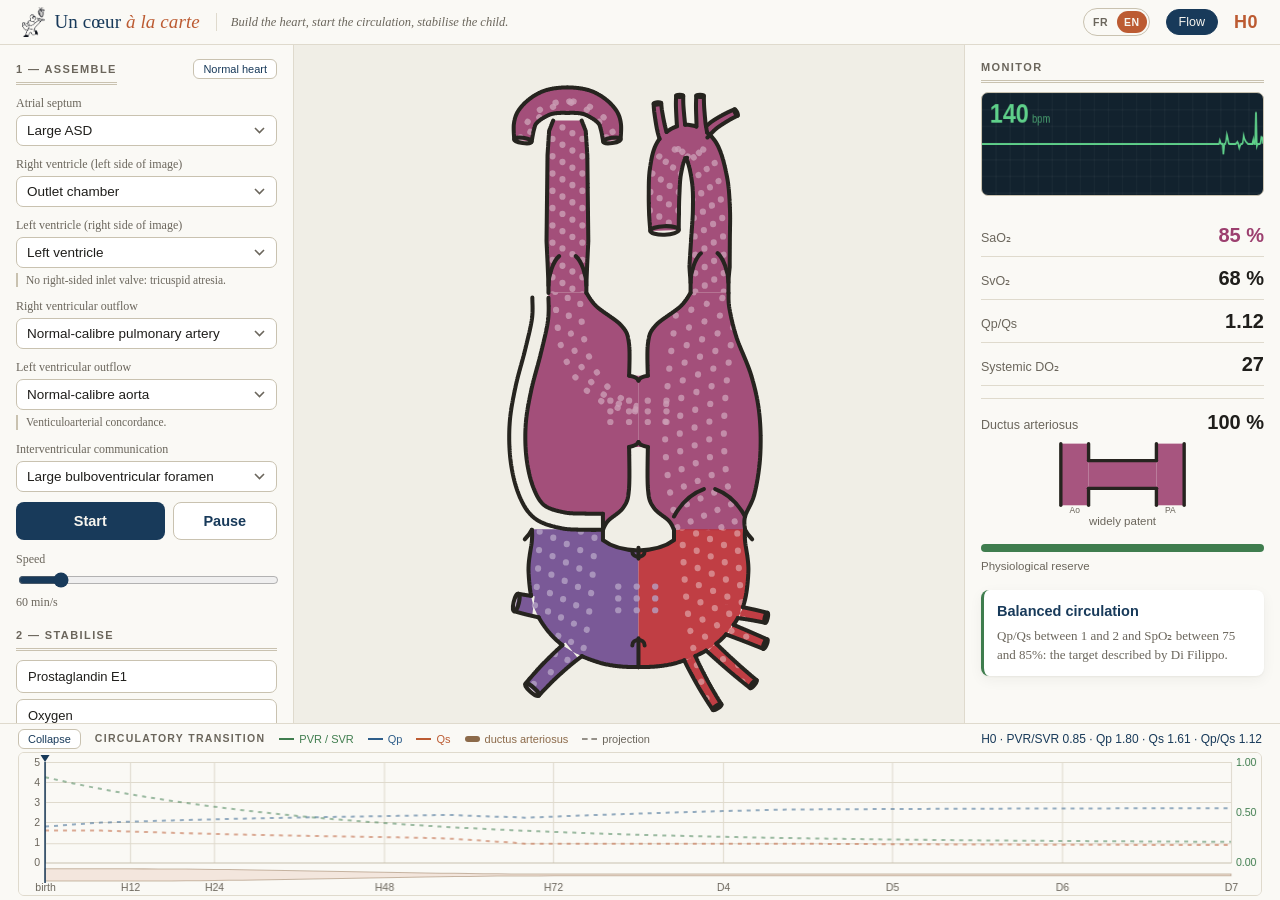
==== en/index.html @ 9568934c "Corrige le cache de la version anglaise" ====
<!DOCTYPE html>
<html lang="en">
<head>
<meta charset="utf-8">
<meta name="viewport" content="width=device-width, initial-scale=1">
<title>Un cœur à la carte — congenital heart physiology simulator</title>
<link rel="alternate" hreflang="fr" href="../">
<link rel="alternate" hreflang="en" href="./">
<link rel="stylesheet" href="../css/vu.css?v=20260731-2">
</head>
<body>

<header>
  <div class="marque">
    <img class="logo" src="../assets/serveur.png" alt="">
    <h1>Un cœur <em>à la carte</em></h1>
  </div>
  <p>Build the heart, start the circulation, stabilise the child.</p>
  <nav class="langue" aria-label="Language">
    <a href="../index.html?v=20260731-2" hreflang="fr" lang="fr" title="Version française">FR</a>
    <span aria-current="page">EN</span>
  </nav>
  <button id="btn-flux" class="pilule on" aria-pressed="true"
          title="Show or hide flow particles">Flow</button>
  <div class="chrono"><span id="v-temps">H0</span></div>
</header>

<main>

  <!-- Left panel: anatomy and interventions -->
  <section class="panneau" id="construction">
    <div class="titre-ligne">
      <h2>1 — Assemble</h2>
      <button id="btn-normal" title="Reset to a normal heart">Normal heart</button>
    </div>
    <div id="slots"></div>
    <div class="transport">
      <button id="btn-start">Start</button>
      <button id="btn-pause" disabled>Pause</button>
    </div>
    <label class="vitesse">Speed
      <input type="range" id="vitesse" min="10" max="360" value="60" step="10">
      <span id="v-vitesse">60 min/s</span>
    </label>

    <h2>2 — Stabilise</h2>
    <div id="gestes"></div>

    <p class="note legende-flux">
      In the diagram, particles move at the speed of the <b>blood flow</b>
      carrying them—not at the monitor rate. Pulmonary overcirculation races;
      a stolen aortic flow drifts. Particles actually cross the bulboventricular
      foramen and the atrial communication. Use <b>Flow</b> above to hide them.
    </p>
  </section>

  <!-- Centre panel: assembled heart -->
  <section class="scene">
    <svg id="coeur" viewBox="-50 -30 1220 2830" preserveAspectRatio="xMidYMid meet"
         aria-label="Assembled cardiac anatomy"></svg>
  </section>

  <!-- Right panel: physiological monitor -->
  <section class="panneau moniteur">
    <h2>Monitor</h2>
    <canvas id="ecg" width="360" height="110" aria-label="ECG trace"></canvas>

    <div class="vitaux">
      <div><span class="lbl">SaO₂</span><span class="val" id="v-sao2">--</span></div>
      <div><span class="lbl">SvO₂</span><span class="val" id="v-svo2">--</span></div>
      <div><span class="lbl">Qp/Qs</span><span class="val" id="v-qpqs">--</span></div>
      <div><span class="lbl">Systemic DO₂</span><span class="val" id="v-do2">--</span></div>
    </div>

    <div class="canal">
      <div class="canal-tete">
        <span class="lbl">Ductus arteriosus</span>
        <span class="val" id="v-canal">--</span>
      </div>
      <svg id="canal-svg" viewBox="0 0 200 96" preserveAspectRatio="xMidYMid meet"
           aria-label="Ductus arteriosus patency"></svg>
      <p class="canal-etat" id="v-canal-etat"></p>
    </div>

    <div class="jauge"><div class="jauge-in ok" id="reserve"></div></div>
    <p class="jauge-lbl">Physiological reserve</p>

    <div class="verdict" id="verdict"></div>
  </section>

</main>

<!-- Neonatal circulatory transition -->
<footer class="transition">
  <div class="transition-tete">
    <button id="btn-graphe" title="Collapse to enlarge the diagram">Collapse</button>
    <h2>Circulatory transition</h2>
    <div class="legende">
      <span class="lg lg-rvp">PVR / SVR</span>
      <span class="lg lg-qp">Qp</span>
      <span class="lg lg-qs">Qs</span>
      <span class="lg lg-canal">ductus arteriosus</span>
      <span class="lg lg-proj">projection</span>
    </div>
    <div class="lecture" id="lecture-transition">—</div>
  </div>
  <canvas id="transition" width="1600" height="180"
          aria-label="Neonatal circulatory transition graph"></canvas>
</footer>

<script>window.APP_LANG = 'en';</script>
<script src="../js/i18n.js?v=20260731-2"></script>
<script src="../js/cartes.js?v=20260731-2"></script>
<script src="../js/anatomie.js?v=20260731-2"></script>
<script src="../js/model.js?v=20260731-2"></script>
<script src="../js/vitals.js?v=20260731-2"></script>
<script src="../js/render.js?v=20260731-2"></script>
<script src="../js/transition.js?v=20260731-2"></script>
<script src="../js/main.js?v=20260731-2"></script>
</body>
</html>
---- css/vu.css ----
/* vu.css — palette chaude : fond ivoire, bleu marine, terre cuite.
   Le cœur garde les couleurs des atlas d'anatomie (rouge artériel,
   bleu veineux, mauve pour le sang mêlé). */

:root{
  /* surfaces */
  --fond:#F0EEE6;          /* ivoire */
  --panneau:#FAF9F5;
  --creux:#E9E5DA;
  --bord:#DFDACD;
  --bord-fort:#C9C2B0;

  /* encre */
  --texte:#1F1E1B;
  --doux:#6B665C;
  --marine:#183A5A;        /* bleu marine */
  --marine-clair:#2E5E8A;
  --terre:#BC5B32;         /* terre cuite */

  /* états */
  --ok:#3F7D4E;
  --alerte:#B9791F;
  --critique:#A8332A;

  --ombre:0 1px 2px rgba(31,30,27,.05), 0 4px 14px rgba(31,30,27,.05);
}

*{box-sizing:border-box}
html,body{height:100%}
body{
  margin:0; background:var(--fond); color:var(--texte);
  font:15px/1.5 ui-serif,Georgia,"Times New Roman",serif;
  display:flex; flex-direction:column; overflow:hidden;
  -webkit-font-smoothing:antialiased;
}
h2,button,select,.val,.chrono,.lbl{
  font-family:ui-sans-serif,-apple-system,"Segoe UI",Helvetica,Arial,sans-serif;
}

/* ---------------- en-tête ----------------
   La marque : un cœur coupé par les deux coutures du jeu de cartes, et un
   mot composé comme une carte de restaurant — le nom romain, la locution en
   italique. Assez pour sourire au premier écran, pas plus. */
header{
  display:flex; align-items:center; gap:16px;
  padding:7px 22px; background:var(--panneau);
  border-bottom:1px solid var(--bord);
}
.marque{
  display:flex; align-items:center; gap:9px; flex:none;
  text-decoration:none; transition:opacity .16s;
}
.marque:hover{opacity:.72}
.logo{height:30px;width:auto;flex:none;display:block}
.pilule{
  font-family:ui-sans-serif,-apple-system,"Segoe UI",Helvetica,Arial,sans-serif;
  font-size:12.5px; color:var(--doux); text-decoration:none; background:none;
  padding:5px 12px; border-radius:999px; border:1px solid var(--bord-fort);
  cursor:pointer; flex:none;
  transition:background .16s,color .16s,border-color .16s;
}
.pilule:hover{background:var(--creux);color:var(--marine)}
#btn-flux.on{
  background:var(--marine); border-color:var(--marine); color:#F7F5EF;
  font-weight:500;
}
#btn-flux.on:hover{background:#12304b;color:#F7F5EF}
/* visualisation coupée : les particules disparaissent, les aplats restent */
body.sans-flux #flux{display:none}
header h1{
  font-size:19px; margin:0; font-weight:400; color:var(--marine);
  font-family:ui-serif,Georgia,"Times New Roman",serif; letter-spacing:.1px;
  white-space:nowrap;
}
header h1 em{color:var(--terre);font-style:italic}
header p{
  margin:0;color:var(--doux);font-size:12.5px;flex:1;
  font-style:italic; padding-left:14px; border-left:1px solid var(--bord);
}
.langue{
  display:flex; align-items:center; gap:2px; flex:none;
  padding:2px; border:1px solid var(--bord-fort); border-radius:999px;
  font:600 10.5px/1 ui-sans-serif,-apple-system,"Segoe UI",Helvetica,Arial,sans-serif;
  letter-spacing:.5px;
}
.langue a,.langue span{
  min-width:29px; padding:6px 7px; border-radius:999px; text-align:center;
}
.langue a{color:var(--doux);text-decoration:none}
.langue a:hover{color:var(--marine);background:var(--creux)}
.langue [aria-current="page"]{color:#F7F5EF;background:var(--terre)}
.chrono{
  font-variant-numeric:tabular-nums; font-size:18px; font-weight:600;
  color:var(--terre); letter-spacing:.5px;
}

main{flex:1; display:grid; grid-template-columns:294px 1fr 316px; min-height:0}

/* ---------------- panneaux ---------------- */
.panneau{
  padding:14px 16px; overflow-y:auto; background:var(--panneau);
  border-right:1px solid var(--bord);
}
.panneau.moniteur{border-right:none;border-left:1px solid var(--bord)}
.panneau h2{
  font-size:11px; text-transform:uppercase; letter-spacing:1.4px;
  color:var(--doux); margin:16px 0 9px; font-weight:600;
  padding-bottom:4px; border-bottom:3px double var(--bord-fort);
}
.panneau h2:first-child{margin-top:0}
.titre-ligne{display:flex;align-items:baseline;justify-content:space-between;gap:10px}
.titre-ligne h2{margin-top:0}
#btn-normal{
  font-size:11px; padding:3px 9px; border-radius:6px; cursor:pointer;
  background:#fff; color:var(--marine); border:1px solid var(--bord-fort);
  font-family:ui-sans-serif,-apple-system,"Segoe UI",Helvetica,Arial,sans-serif;
}
#btn-normal:hover{border-color:var(--marine-clair)}

/* ---------------- construction ---------------- */
.slot{display:block;margin-bottom:9px}
.slot span{display:block;font-size:12px;color:var(--doux);margin-bottom:3px}
.slot select{
  width:100%; padding:7px 10px; font-size:13.5px;
  background:#fff; color:var(--texte);
  border:1px solid var(--bord-fort); border-radius:7px;
  appearance:none;
  background-image:url("data:image/svg+xml;utf8,<svg xmlns='http://www.w3.org/2000/svg' width='11' height='7'><path d='M1 1l4.5 4.5L10 1' fill='none' stroke='%236B665C' stroke-width='1.6'/></svg>");
  background-repeat:no-repeat; background-position:right 11px center;
}
.slot select:focus{outline:2px solid var(--marine-clair);outline-offset:1px}
.slot-case{display:flex;align-items:flex-start;gap:8px;margin-top:14px}
.slot-case input{margin-top:3px;accent-color:var(--marine)}
.slot-case span{margin:0;font-size:12.5px;color:var(--texte)}

.note{
  margin:-4px 0 10px; font-size:11.5px; line-height:1.3; color:var(--doux);
  padding-left:8px; border-left:2px solid var(--bord-fort);
}
.note.alerte{color:var(--critique);border-left-color:var(--critique)}
.legende-flux{margin-top:14px;border-left-color:var(--terre)}
.legende-flux b{color:var(--marine)}

.transport{display:flex;gap:8px;margin-top:10px}
.transport button{
  padding:10px 8px; font-size:14.5px; font-weight:600;
  border:1px solid transparent; border-radius:8px; cursor:pointer;
  transition:background .15s,border-color .15s;
}
#btn-start{flex:1;background:var(--marine);color:#F7F5EF}
#btn-start:hover{background:#12304b}
#btn-pause{
  flex:0 0 40%; background:#fff; color:var(--marine);
  border-color:var(--bord-fort);
}
#btn-pause:hover{border-color:var(--marine-clair)}
#btn-pause.on{background:var(--terre);border-color:var(--terre);color:#F7F5EF}
.transport button:disabled{
  background:var(--creux);color:#9a9488;cursor:not-allowed;
  border-color:var(--bord)
}

.vitesse{display:block;margin-top:10px;font-size:12px;color:var(--doux)}
.vitesse input{width:100%;margin-top:4px;accent-color:var(--marine)}

.geste{
  display:block; width:100%; margin-bottom:6px; padding:8px 11px;
  text-align:left; font-size:13px;
  background:#fff; color:var(--texte);
  border:1px solid var(--bord-fort); border-radius:7px; cursor:pointer;
  transition:border-color .15s, background .15s;
}
.geste:hover{border-color:var(--marine-clair)}
.geste.on{
  background:var(--marine); border-color:var(--marine); color:#F7F5EF;
  font-weight:500;
}

/* ---------------- scène ----------------
   Le schéma est très haut (1200 x 3000 unités) : c'est la HAUTEUR
   disponible qui décide de sa taille, pas la largeur. On lui laisse donc
   le moins de marge possible, et le bandeau du bas se replie. */
.scene{
  display:flex; align-items:center; justify-content:center;
  padding:4px 8px; min-height:0; background:var(--fond);
}
#coeur{width:100%;height:100%;color:#26241F}   /* couleur du trait */

/* ---------------- moniteur ---------------- */
#ecg{
  width:100%; height:104px; background:#12222E;
  border:1px solid var(--bord-fort); border-radius:7px;
}

.vitaux{margin-top:12px}
.vitaux div{
  display:flex;justify-content:space-between;align-items:baseline;
  padding:6px 0;border-bottom:1px solid var(--bord);
}
.vitaux .lbl{color:var(--doux);font-size:12.5px}
.vitaux .val{font-size:20px;font-weight:600;font-variant-numeric:tabular-nums}

/* ---------------- canal artériel ----------------
   Un pourcentage ne dit rien. On montre la lumière du canal se refermer :
   les deux ostiums sont réellement ouverts dans la paroi des vaisseaux,
   et quand le canal est fermé il ne reste qu'un cordon — le ligament. */
.canal{margin-top:12px;padding-top:8px;border-top:1px solid var(--bord)}
.canal-tete{display:flex;justify-content:space-between;align-items:baseline}
.canal-tete .lbl{color:var(--doux);font-size:12.5px}
.canal-tete .val{font-size:20px;font-weight:600;font-variant-numeric:tabular-nums}
#canal-svg{
  width:100%; height:74px; display:block; margin-top:2px; color:#26241F;
}
.canal-etat{
  margin:0; font-size:11.5px; color:var(--doux); text-align:center;
  font-family:ui-sans-serif,-apple-system,"Segoe UI",Helvetica,Arial,sans-serif;
}

.jauge{
  height:8px;background:var(--creux);border-radius:4px;
  overflow:hidden;margin-top:14px
}
.jauge-in{height:100%;transition:width .25s linear,background .25s}
.jauge-in.ok{background:var(--ok)}
.jauge-in.alerte{background:var(--alerte)}
.jauge-in.critique{background:var(--critique)}
.jauge-lbl{margin:6px 0 0;font-size:11.5px;color:var(--doux);
  font-family:ui-sans-serif,-apple-system,"Segoe UI",Helvetica,Arial,sans-serif}

/* ---------------- verdict ---------------- */
.verdict{
  margin-top:14px; padding:11px 13px; border-radius:8px; font-size:13px;
  border-left:3px solid var(--bord-fort); background:#fff;
  box-shadow:var(--ombre);
}
.verdict strong{
  display:block;font-size:14.5px;margin-bottom:5px;color:var(--marine);
  font-family:ui-sans-serif,-apple-system,"Segoe UI",Helvetica,Arial,sans-serif;
  font-weight:600;
}
.verdict span{color:var(--doux);display:block;line-height:1.45}
.verdict.equilibre{border-left-color:var(--ok)}
.verdict.normal{border-left-color:var(--marine-clair)}
.verdict.ducto-dependant,.verdict.instable{border-left-color:var(--alerte)}
.verdict.critique{border-left-color:var(--terre)}
.verdict.letal,.verdict.impossible{
  border-left-color:var(--critique); background:#FBF1EF;
}
.verdict.letal strong,.verdict.impossible strong{color:var(--critique)}

/* ---------------- bandeau de transition ----------------
   Il se replie : en congrès on veut parfois toute la hauteur pour le cœur. */
.transition{
  flex:0 0 152px; display:flex; flex-direction:column;
  background:var(--panneau); border-top:1px solid var(--bord);
  padding:5px 18px 4px; transition:flex-basis .18s;
}
body.graphe-replie .transition{flex-basis:32px}
body.graphe-replie #transition{display:none}
body.graphe-replie .legende{display:none}
body.graphe-replie .transition-tete{flex-wrap:nowrap;margin-bottom:0}
.transition-tete{
  display:flex; align-items:center; gap:14px; flex-wrap:wrap;
  margin-bottom:3px;
}
.transition h2{
  font-size:10.5px; text-transform:uppercase; letter-spacing:1.3px;
  color:var(--doux); margin:0; font-weight:600;
  font-family:ui-sans-serif,-apple-system,"Segoe UI",Helvetica,Arial,sans-serif;
}
#btn-graphe{
  font-size:11px; padding:3px 9px; border-radius:6px; cursor:pointer;
  background:#fff; color:var(--marine); border:1px solid var(--bord-fort);
  font-family:ui-sans-serif,-apple-system,"Segoe UI",Helvetica,Arial,sans-serif;
}
#btn-graphe:hover{border-color:var(--marine-clair)}
.legende{display:flex;gap:14px;flex-wrap:wrap}
.lg{
  font-size:11px; color:var(--doux); display:inline-flex; align-items:center;
  font-family:ui-sans-serif,-apple-system,"Segoe UI",Helvetica,Arial,sans-serif;
}
.lg::before{
  content:''; width:15px; height:0; margin-right:5px;
  border-top:2.5px solid currentColor;
}
.lg-qs{color:var(--terre)}
.lg-qp{color:var(--marine-clair)}
.lg-rvp{color:var(--ok)}
.lg-canal{color:#8C6A4A}
.lg-canal::before{border-top-width:6px;border-radius:3px}
.lg-proj{color:var(--doux)}
.lg-proj::before{border-top-style:dashed;opacity:.7}
.lecture{
  margin-left:auto; font-size:12px; color:var(--marine);
  font-variant-numeric:tabular-nums;
  font-family:ui-sans-serif,-apple-system,"Segoe UI",Helvetica,Arial,sans-serif;
}
#transition{
  flex:1; width:100%; min-height:0; display:block;
  border:1px solid var(--bord); border-radius:6px; background:var(--panneau);
}

/* en pause : on le dit sans crier */
body.en-pause .chrono{color:var(--doux)}

@media (max-width:1220px){
  main{grid-template-columns:262px 1fr 292px}
  .lecture{margin-left:0;width:100%}
}
@media (max-width:1040px){
  header p{display:none}
  .langue{margin-left:auto}
}
@media (max-height:800px){
  .transition{flex-basis:132px}
  #ecg{height:88px}
  #canal-svg{height:62px}
}
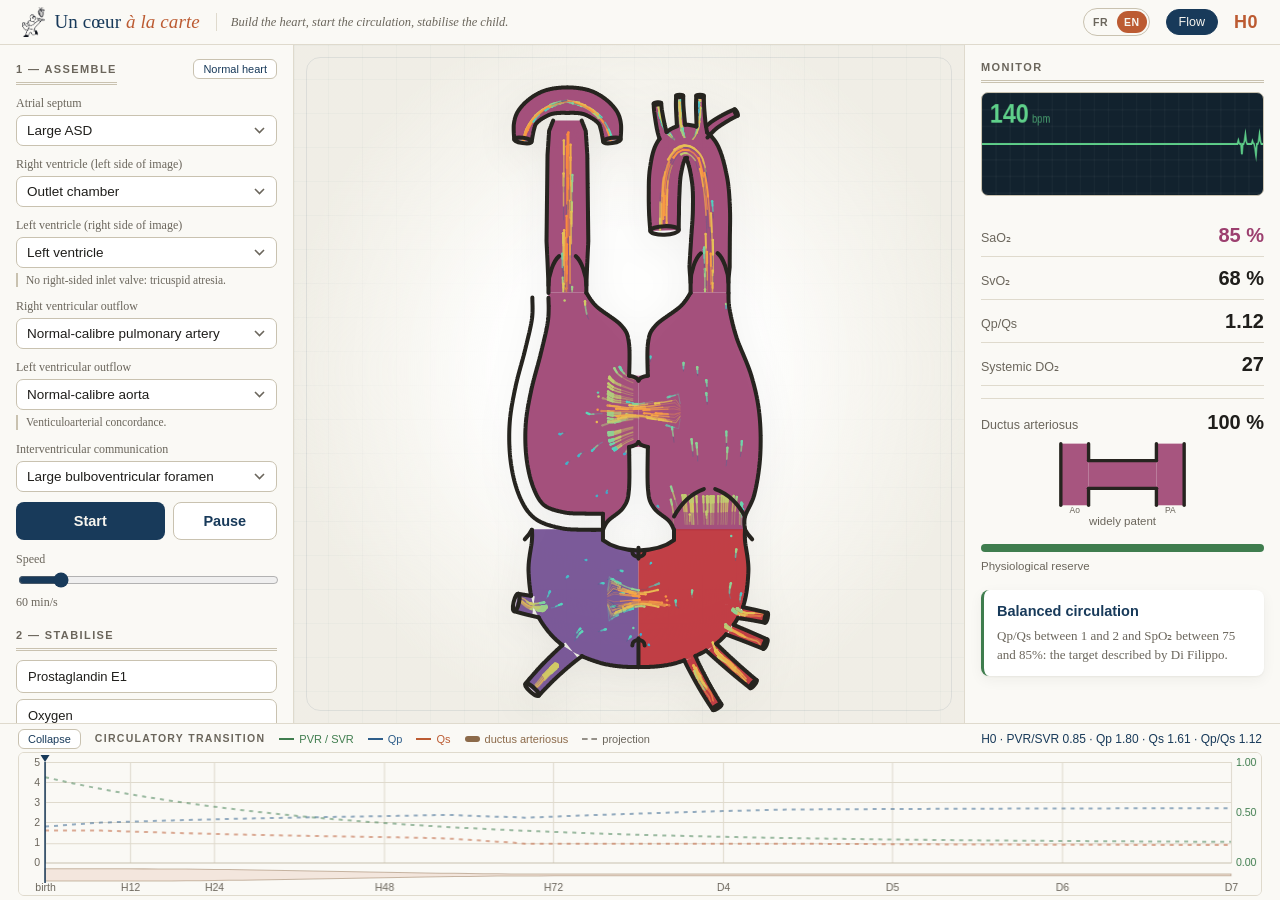
==== commit 3455dc71: "Remplace les particules de flux par des pathlines advectées Le champ de vitesse dans les cavités éta" ====
--- a/en/index.html
+++ b/en/index.html
@@ -6,7 +6,7 @@
 <title>Un cœur à la carte — congenital heart physiology simulator</title>
 <link rel="alternate" hreflang="fr" href="../">
 <link rel="alternate" hreflang="en" href="./">
-<link rel="stylesheet" href="../css/vu.css?v=20260731-2">
+<link rel="stylesheet" href="../css/vu.css?v=20260805-1">
 </head>
 <body>
 
@@ -17,11 +17,11 @@
   </div>
   <p>Build the heart, start the circulation, stabilise the child.</p>
   <nav class="langue" aria-label="Language">
-    <a href="../index.html?v=20260731-2" hreflang="fr" lang="fr" title="Version française">FR</a>
+    <a href="../index.html?v=20260805-1" hreflang="fr" lang="fr" title="Version française">FR</a>
     <span aria-current="page">EN</span>
   </nav>
   <button id="btn-flux" class="pilule on" aria-pressed="true"
-          title="Show or hide flow particles">Flow</button>
+          title="Show or hide flow tracers">Flow</button>
   <div class="chrono"><span id="v-temps">H0</span></div>
 </header>
 
@@ -45,13 +45,6 @@
 
     <h2>2 — Stabilise</h2>
     <div id="gestes"></div>
-
-    <p class="note legende-flux">
-      In the diagram, particles move at the speed of the <b>blood flow</b>
-      carrying them—not at the monitor rate. Pulmonary overcirculation races;
-      a stolen aortic flow drifts. Particles actually cross the bulboventricular
-      foramen and the atrial communication. Use <b>Flow</b> above to hide them.
-    </p>
   </section>
 
   <!-- Centre panel: assembled heart -->
@@ -109,13 +102,14 @@
 </footer>
 
 <script>window.APP_LANG = 'en';</script>
-<script src="../js/i18n.js?v=20260731-2"></script>
-<script src="../js/cartes.js?v=20260731-2"></script>
-<script src="../js/anatomie.js?v=20260731-2"></script>
-<script src="../js/model.js?v=20260731-2"></script>
-<script src="../js/vitals.js?v=20260731-2"></script>
-<script src="../js/render.js?v=20260731-2"></script>
-<script src="../js/transition.js?v=20260731-2"></script>
-<script src="../js/main.js?v=20260731-2"></script>
+<script src="../js/i18n.js?v=20260805-1"></script>
+<script src="../js/cartes.js?v=20260805-1"></script>
+<script src="../js/anatomie.js?v=20260805-1"></script>
+<script src="../js/model.js?v=20260805-1"></script>
+<script src="../js/champ.js?v=20260805-1"></script>
+<script src="../js/vitals.js?v=20260805-1"></script>
+<script src="../js/render.js?v=20260805-1"></script>
+<script src="../js/transition.js?v=20260805-1"></script>
+<script src="../js/main.js?v=20260805-1"></script>
 </body>
 </html>
--- a/css/vu.css
+++ b/css/vu.css
@@ -138,8 +138,6 @@
   padding-left:8px; border-left:2px solid var(--bord-fort);
 }
 .note.alerte{color:var(--critique);border-left-color:var(--critique)}
-.legende-flux{margin-top:14px;border-left-color:var(--terre)}
-.legende-flux b{color:var(--marine)}
 
 .transport{display:flex;gap:8px;margin-top:10px}
 .transport button{
@@ -181,10 +179,61 @@
    disponible qui décide de sa taille, pas la largeur. On lui laisse donc
    le moins de marge possible, et le bandeau du bas se replie. */
 .scene{
+  position:relative; isolation:isolate;
   display:flex; align-items:center; justify-content:center;
-  padding:4px 8px; min-height:0; background:var(--fond);
-}
-#coeur{width:100%;height:100%;color:#26241F}   /* couleur du trait */
+  padding:4px 8px; min-height:0; overflow:hidden;
+  background:
+    radial-gradient(ellipse at 50% 48%,rgba(255,255,255,.92) 0 28%,rgba(250,249,245,.72) 48%,rgba(240,238,230,.2) 72%),
+    linear-gradient(rgba(24,58,90,.035) 1px,transparent 1px),
+    linear-gradient(90deg,rgba(24,58,90,.035) 1px,transparent 1px),
+    var(--fond);
+  background-size:auto,34px 34px,34px 34px,auto;
+}
+.scene::after{
+  content:'';position:absolute;inset:12px;border:1px solid rgba(24,58,90,.09);
+  border-radius:14px;pointer-events:none;z-index:0;
+}
+#coeur{
+  position:relative;z-index:1;width:100%;height:100%;color:#26241F;
+  filter:drop-shadow(0 10px 18px rgba(31,30,27,.07));
+}
+#coeur #fill [data-comp]{transition:fill .32s linear,opacity .32s linear}
+#coeur #flux{pointer-events:none}
+#coeur .flux-zone,#coeur .flux-streamlet{pointer-events:none}
+#coeur .flux-route{visibility:hidden;stroke:none}
+#coeur .flux-streamlet path{
+  fill:none;stroke-linecap:round;stroke-linejoin:round;
+}
+/* Une pathline en trois tronçons qui S'ÉPAISSISSENT et s'éclaircissent vers
+   la tête. C'est ce gradient qui dit le sens du mouvement, bien avant la
+   vitesse de défilement. L'ancien découpage faisait l'inverse — une queue
+   large et floue — et donnait une bavure au lieu d'un traceur.
+   La teinte de chaque tronçon est écrite par render.js : elle porte la
+   vitesse à l'instant où la particule est passée par là. */
+/* Épaisseurs calibrées pour la PROJECTION : le cœur assemblé mesure 1200
+   unités de large et sera vu à plusieurs mètres. Un trait sous 3 unités
+   disparaît. */
+#coeur .flux-queue{stroke-width:3.6;opacity:.34}
+#coeur .flux-corps{stroke-width:6.2;opacity:.72}
+#coeur .flux-crete{stroke-width:8.4;opacity:1}
+#coeur .flux-tete{opacity:1}
+/* Dans une cavité la lumière est large : on peut se permettre un trait
+   franchement plus généreux sans transformer la chambre en pelote. */
+#coeur .flux-zone:not([data-mode="route"]) .flux-queue{stroke-width:4.4}
+#coeur .flux-zone:not([data-mode="route"]) .flux-corps{stroke-width:7.2}
+#coeur .flux-zone:not([data-mode="route"]) .flux-crete{stroke-width:9.6}
+/* Un jet reste plus fin que le reste — c'est sa vitesse et sa couleur qui
+   le signalent, pas son épaisseur. */
+#coeur .flux-zone[data-jet="1"] .flux-queue{stroke-width:2.8;opacity:.30}
+#coeur .flux-zone[data-jet="1"] .flux-corps{stroke-width:4.8;opacity:.78}
+#coeur .flux-zone[data-jet="1"] .flux-crete{stroke-width:7}
+/* Recirculation résiduelle : présente, jamais bavarde. */
+#coeur .flux-zone[data-mode="cavite-borgne"] .flux-queue,
+#coeur .flux-zone[data-mode="oreillette-borgne"] .flux-queue{opacity:.12}
+#coeur .flux-zone[data-mode="cavite-borgne"] .flux-corps,
+#coeur .flux-zone[data-mode="oreillette-borgne"] .flux-corps{opacity:.34}
+#coeur .flux-zone[data-mode="cavite-borgne"] .flux-crete,
+#coeur .flux-zone[data-mode="oreillette-borgne"] .flux-crete{opacity:.62}
 
 /* ---------------- moniteur ---------------- */
 #ecg{
@@ -303,6 +352,10 @@
 /* en pause : on le dit sans crier */
 body.en-pause .chrono{color:var(--doux)}
 
+@media (prefers-reduced-motion:reduce){
+  #coeur #fill [data-comp]{transition:none}
+}
+
 @media (max-width:1220px){
   main{grid-template-columns:262px 1fr 292px}
   .lecture{margin-left:0;width:100%}
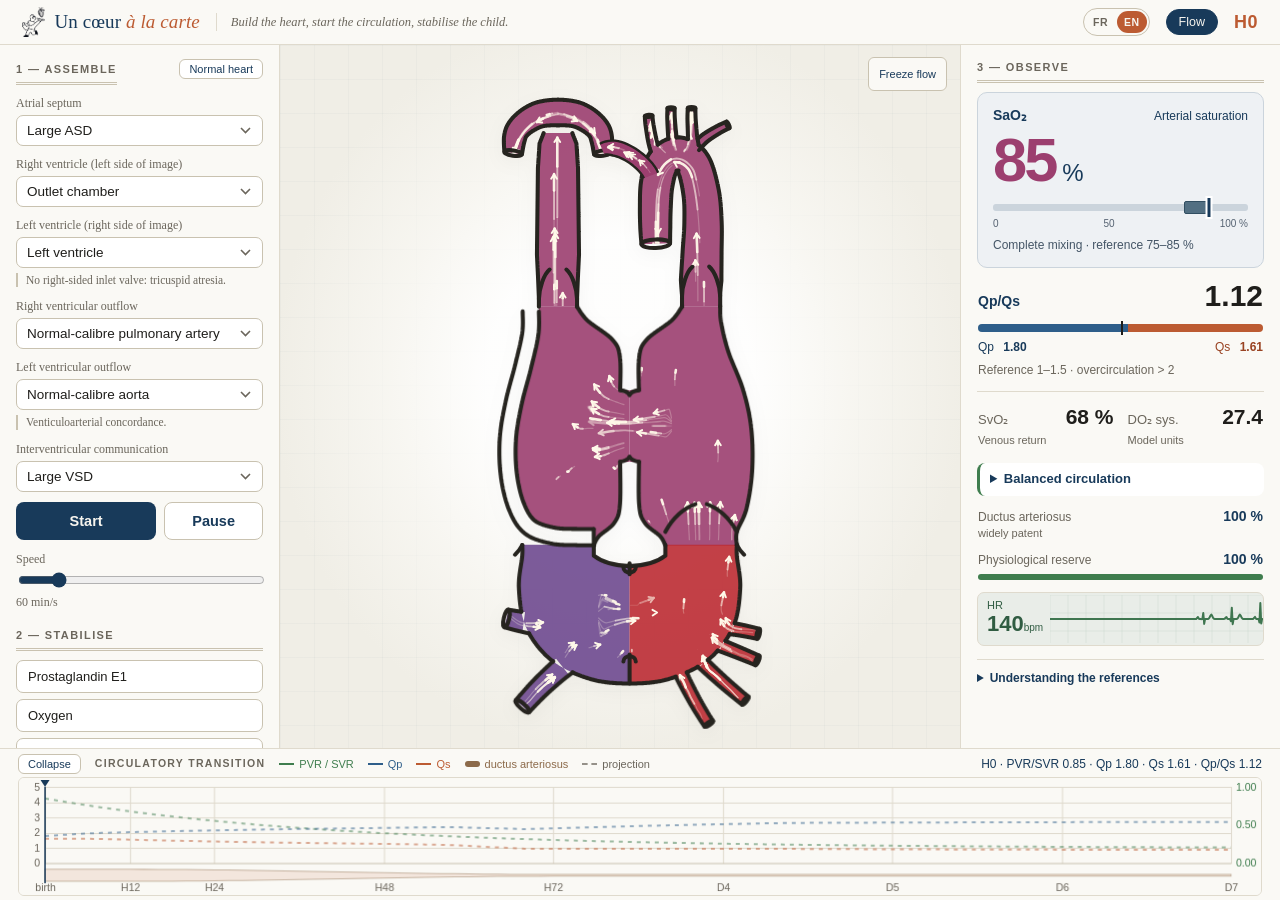
==== commit 02dbfb96: "Améliore le moniteur et les flux du simulateur autonome" ====
--- a/en/index.html
+++ b/en/index.html
@@ -6,7 +6,7 @@
 <title>Un cœur à la carte — congenital heart physiology simulator</title>
 <link rel="alternate" hreflang="fr" href="../">
 <link rel="alternate" hreflang="en" href="./">
-<link rel="stylesheet" href="../css/vu.css?v=20260805-1">
+<link rel="stylesheet" href="../css/vu.css?v=20261026-3">
 </head>
 <body>
 
@@ -17,7 +17,7 @@
   </div>
   <p>Build the heart, start the circulation, stabilise the child.</p>
   <nav class="langue" aria-label="Language">
-    <a href="../index.html?v=20260805-1" hreflang="fr" lang="fr" title="Version française">FR</a>
+    <a href="../index.html?v=20261026-3" hreflang="fr" lang="fr" title="Version française">FR</a>
     <span aria-current="page">EN</span>
   </nav>
   <button id="btn-flux" class="pilule on" aria-pressed="true"
@@ -48,37 +48,33 @@
   </section>
 
   <!-- Centre panel: assembled heart -->
-  <section class="scene">
-    <svg id="coeur" viewBox="-50 -30 1220 2830" preserveAspectRatio="xMidYMid meet"
-         aria-label="Assembled cardiac anatomy"></svg>
+  <section class="scene" aria-label="Anatomy and circulation">
+    <button id="btn-mouvement" class="outil-scene" aria-pressed="false">Freeze flow</button>
+    <div class="scene-corps">
+      <svg id="coeur" viewBox="-50 -30 1220 2830" preserveAspectRatio="xMidYMid meet"
+           role="img" aria-label="Assembled cardiac anatomy, with ductus arteriosus and flow direction"></svg>
+    </div>
   </section>
 
   <!-- Right panel: physiological monitor -->
   <section class="panneau moniteur">
-    <h2>Monitor</h2>
-    <canvas id="ecg" width="360" height="110" aria-label="ECG trace"></canvas>
-
-    <div class="vitaux">
-      <div><span class="lbl">SaO₂</span><span class="val" id="v-sao2">--</span></div>
-      <div><span class="lbl">SvO₂</span><span class="val" id="v-svo2">--</span></div>
-      <div><span class="lbl">Qp/Qs</span><span class="val" id="v-qpqs">--</span></div>
-      <div><span class="lbl">Systemic DO₂</span><span class="val" id="v-do2">--</span></div>
+    <h2>3 — Observe</h2>
+    <div id="lecture-moniteur"></div>
+    <details class="verdict" id="verdict"></details>
+    <div class="etat-secondaire">
+      <div class="canal-ligne">
+        <span>Ductus arteriosus</span>
+        <strong id="v-canal">--</strong>
+        <small id="v-canal-etat"></small>
+      </div>
+      <div class="reserve-ligne"><span>Physiological reserve</span><strong id="v-reserve">100 %</strong></div>
+      <div class="jauge"><div class="jauge-in ok" id="reserve"></div></div>
     </div>
-
-    <div class="canal">
-      <div class="canal-tete">
-        <span class="lbl">Ductus arteriosus</span>
-        <span class="val" id="v-canal">--</span>
-      </div>
-      <svg id="canal-svg" viewBox="0 0 200 96" preserveAspectRatio="xMidYMid meet"
-           aria-label="Ductus arteriosus patency"></svg>
-      <p class="canal-etat" id="v-canal-etat"></p>
+    <div class="scope-compact">
+      <div><span>HR</span><strong id="v-fc">140</strong><small>bpm</small></div>
+      <canvas id="ecg" width="360" height="60" role="img" aria-label="Illustrative ECG trace"></canvas>
     </div>
-
-    <div class="jauge"><div class="jauge-in ok" id="reserve"></div></div>
-    <p class="jauge-lbl">Physiological reserve</p>
-
-    <div class="verdict" id="verdict"></div>
+    <div id="reperes-emplacement"></div>
   </section>
 
 </main>
@@ -102,14 +98,15 @@
 </footer>
 
 <script>window.APP_LANG = 'en';</script>
-<script src="../js/i18n.js?v=20260805-1"></script>
-<script src="../js/cartes.js?v=20260805-1"></script>
-<script src="../js/anatomie.js?v=20260805-1"></script>
-<script src="../js/model.js?v=20260805-1"></script>
-<script src="../js/champ.js?v=20260805-1"></script>
-<script src="../js/vitals.js?v=20260805-1"></script>
-<script src="../js/render.js?v=20260805-1"></script>
-<script src="../js/transition.js?v=20260805-1"></script>
-<script src="../js/main.js?v=20260805-1"></script>
+<script src="../js/i18n.js?v=20261026-3"></script>
+<script src="../js/cartes.js?v=20261026-3"></script>
+<script src="../js/anatomie.js?v=20261026-3"></script>
+<script src="../js/model.js?v=20261026-3"></script>
+<script src="../js/champ.js?v=20261026-3"></script>
+<script src="../js/vitals.js?v=20261026-3"></script>
+<script src="../js/render.js?v=20261026-3"></script>
+<script src="../js/transition.js?v=20261026-3"></script>
+<script src="../js/lecture.js?v=20261026-3"></script>
+<script src="../js/main.js?v=20261026-3"></script>
 </body>
 </html>
--- a/css/vu.css
+++ b/css/vu.css
@@ -66,7 +66,7 @@
 }
 #btn-flux.on:hover{background:#12304b;color:#F7F5EF}
 /* visualisation coupée : les particules disparaissent, les aplats restent */
-body.sans-flux #flux{display:none}
+body.sans-flux #flux,body.sans-flux #canal-conduit .flux-zone{display:none}
 header h1{
   font-size:19px; margin:0; font-weight:400; color:var(--marine);
   font-family:ui-serif,Georgia,"Times New Roman",serif; letter-spacing:.1px;
@@ -94,7 +94,7 @@
   color:var(--terre); letter-spacing:.5px;
 }
 
-main{flex:1; display:grid; grid-template-columns:294px 1fr 316px; min-height:0}
+main{flex:1; display:grid; grid-template-columns:280px minmax(0,1fr) 320px; min-height:0}
 
 /* ---------------- panneaux ---------------- */
 .panneau{
@@ -180,8 +180,8 @@
    le moins de marge possible, et le bandeau du bas se replie. */
 .scene{
   position:relative; isolation:isolate;
-  display:flex; align-items:center; justify-content:center;
-  padding:4px 8px; min-height:0; overflow:hidden;
+  display:flex; flex-direction:column;
+  padding:16px 20px 12px; min-height:0; overflow:hidden;
   background:
     radial-gradient(ellipse at 50% 48%,rgba(255,255,255,.92) 0 28%,rgba(250,249,245,.72) 48%,rgba(240,238,230,.2) 72%),
     linear-gradient(rgba(24,58,90,.035) 1px,transparent 1px),
@@ -195,87 +195,84 @@
 }
 #coeur{
   position:relative;z-index:1;width:100%;height:100%;color:#26241F;
-  filter:drop-shadow(0 10px 18px rgba(31,30,27,.07));
-}
-#coeur #fill [data-comp]{transition:fill .32s linear,opacity .32s linear}
+  filter:drop-shadow(0 5px 9px rgba(31,30,27,.04));
+}
+#coeur #fill [data-comp]{transition:opacity .2s linear}
 #coeur #flux{pointer-events:none}
+#coeur #canal-conduit{pointer-events:none}
+#coeur #canal-conduit .flux-queue{stroke-width:4}
+#coeur #canal-conduit .flux-corps{stroke-width:6}
+#coeur #canal-conduit .flux-crete{stroke-width:9}
+#coeur #canal-conduit .flux-tete{stroke-width:7}
 #coeur .flux-zone,#coeur .flux-streamlet{pointer-events:none}
 #coeur .flux-route{visibility:hidden;stroke:none}
-#coeur .flux-streamlet path{
-  fill:none;stroke-linecap:round;stroke-linejoin:round;
-}
-/* Une pathline en trois tronçons qui S'ÉPAISSISSENT et s'éclaircissent vers
-   la tête. C'est ce gradient qui dit le sens du mouvement, bien avant la
-   vitesse de défilement. L'ancien découpage faisait l'inverse — une queue
-   large et floue — et donnait une bavure au lieu d'un traceur.
-   La teinte de chaque tronçon est écrite par render.js : elle porte la
-   vitesse à l'instant où la particule est passée par là. */
-/* Épaisseurs calibrées pour la PROJECTION : le cœur assemblé mesure 1200
-   unités de large et sera vu à plusieurs mètres. Un trait sous 3 unités
-   disparaît. */
-#coeur .flux-queue{stroke-width:3.6;opacity:.34}
-#coeur .flux-corps{stroke-width:6.2;opacity:.72}
-#coeur .flux-crete{stroke-width:8.4;opacity:1}
-#coeur .flux-tete{opacity:1}
-/* Dans une cavité la lumière est large : on peut se permettre un trait
-   franchement plus généreux sans transformer la chambre en pelote. */
-#coeur .flux-zone:not([data-mode="route"]) .flux-queue{stroke-width:4.4}
-#coeur .flux-zone:not([data-mode="route"]) .flux-corps{stroke-width:7.2}
-#coeur .flux-zone:not([data-mode="route"]) .flux-crete{stroke-width:9.6}
-/* Un jet reste plus fin que le reste — c'est sa vitesse et sa couleur qui
-   le signalent, pas son épaisseur. */
-#coeur .flux-zone[data-jet="1"] .flux-queue{stroke-width:2.8;opacity:.30}
-#coeur .flux-zone[data-jet="1"] .flux-corps{stroke-width:4.8;opacity:.78}
-#coeur .flux-zone[data-jet="1"] .flux-crete{stroke-width:7}
-/* Recirculation résiduelle : présente, jamais bavarde. */
-#coeur .flux-zone[data-mode="cavite-borgne"] .flux-queue,
-#coeur .flux-zone[data-mode="oreillette-borgne"] .flux-queue{opacity:.12}
-#coeur .flux-zone[data-mode="cavite-borgne"] .flux-corps,
-#coeur .flux-zone[data-mode="oreillette-borgne"] .flux-corps{opacity:.34}
-#coeur .flux-zone[data-mode="cavite-borgne"] .flux-crete,
-#coeur .flux-zone[data-mode="oreillette-borgne"] .flux-crete{opacity:.62}
-
-/* ---------------- moniteur ---------------- */
-#ecg{
-  width:100%; height:104px; background:#12222E;
-  border:1px solid var(--bord-fort); border-radius:7px;
-}
-
-.vitaux{margin-top:12px}
-.vitaux div{
-  display:flex;justify-content:space-between;align-items:baseline;
-  padding:6px 0;border-bottom:1px solid var(--bord);
-}
-.vitaux .lbl{color:var(--doux);font-size:12.5px}
-.vitaux .val{font-size:20px;font-weight:600;font-variant-numeric:tabular-nums}
-
-/* ---------------- canal artériel ----------------
-   Un pourcentage ne dit rien. On montre la lumière du canal se refermer :
-   les deux ostiums sont réellement ouverts dans la paroi des vaisseaux,
-   et quand le canal est fermé il ne reste qu'un cordon — le ligament. */
-.canal{margin-top:12px;padding-top:8px;border-top:1px solid var(--bord)}
-.canal-tete{display:flex;justify-content:space-between;align-items:baseline}
-.canal-tete .lbl{color:var(--doux);font-size:12.5px}
-.canal-tete .val{font-size:20px;font-weight:600;font-variant-numeric:tabular-nums}
-#canal-svg{
-  width:100%; height:74px; display:block; margin-top:2px; color:#26241F;
-}
-.canal-etat{
-  margin:0; font-size:11.5px; color:var(--doux); text-align:center;
-  font-family:ui-sans-serif,-apple-system,"Segoe UI",Helvetica,Arial,sans-serif;
-}
-
-.jauge{
-  height:8px;background:var(--creux);border-radius:4px;
-  overflow:hidden;margin-top:14px
-}
+/* Filets clairs, tête en chevron et queue effilée : une seule convention
+   visuelle pour les vaisseaux, les cavités et les futurs conduits. */
+#coeur .flux-streamlet path{fill:none;stroke:#fff9e9;stroke-linecap:round;stroke-linejoin:round}
+#coeur .flux-queue{stroke-width:5;opacity:.25}
+#coeur .flux-corps{stroke-width:8;opacity:.60}
+#coeur .flux-crete{stroke-width:11;opacity:.95}
+#coeur .flux-tete{stroke-width:8;opacity:1}
+#coeur .flux-zone[data-jet="1"] .flux-crete{stroke-width:8}
+#coeur .flux-zone[data-mode="cavite-borgne"],
+#coeur .flux-zone[data-mode="oreillette-borgne"]{opacity:.35}
+
+/* ---------------- lecture du moniteur ---------------- */
+.saturation{padding:13px 15px 12px;background:#eef1f4;border:1px solid #cbd4dc;border-radius:10px}
+.mesure-entete{display:flex;justify-content:space-between;align-items:baseline;gap:8px;font:600 14px/1.4 ui-sans-serif,-apple-system,Helvetica,sans-serif;color:var(--marine)}
+.saturation .mesure-entete span:last-child{font-size:12px;font-weight:400}
+.saturation-valeur{display:flex;align-items:baseline;gap:7px;margin:2px 0 12px;color:var(--marine);font-family:ui-sans-serif,-apple-system,Helvetica,sans-serif}
+.saturation-valeur strong{font-size:clamp(52px,4.8vw,68px);letter-spacing:-3px;line-height:1.06;font-variant-numeric:tabular-nums}
+.saturation-valeur>span{font-size:24px;font-weight:500}
+.echelle-sat{position:relative;height:7px;margin-top:4px;background:#cbd4dc;border-radius:3px}
+.echelle-sat>span{position:absolute;top:-3px;height:13px;background:#526f82;border:1px solid #314e61;border-radius:2px}
+.echelle-sat i{position:absolute;top:-6px;width:3px;height:19px;background:var(--marine);box-shadow:0 0 0 2px #fff;transform:translateX(-50%)}
+.echelle-sat [hidden]{display:none}
+.echelle-bornes{display:flex;justify-content:space-between;color:#566372;font:10px/1.5 ui-sans-serif,-apple-system,Helvetica,sans-serif;margin-top:5px}
+.repere{margin:6px 0 0;font:12px/1.45 ui-sans-serif,-apple-system,Helvetica,sans-serif;color:var(--doux)}
+.saturation .repere{color:#445566}
+.sans-circulation .echelle-sat{opacity:.4}
+.mesure-debits{padding:13px 1px 11px;border-bottom:1px solid var(--bord)}
+.mesure-debits strong{font-size:30px;line-height:1;font-variant-numeric:tabular-nums;color:var(--texte)}
+.balance-debits{display:flex;position:relative;height:8px;margin:13px 0 6px;background:var(--creux);border-radius:4px}
+.balance-debits span{height:100%;transition:width .2s linear}
+#part-qp{background:var(--marine-clair);border-radius:4px 0 0 4px}
+#part-qs{background:var(--terre);border-radius:0 4px 4px 0}
+.balance-debits i{position:absolute;left:50%;top:-3px;width:2px;height:14px;background:var(--panneau);border:1px solid var(--texte)}
+.debits-legende{display:flex;justify-content:space-between;font:12px/1.5 ui-sans-serif,-apple-system,Helvetica,sans-serif;color:var(--marine)}
+.debits-legende span:last-child{color:#994322}
+.debits-legende b{font-variant-numeric:tabular-nums;margin-left:6px}
+.mesures-secondaires{display:grid;grid-template-columns:1fr 1fr;gap:14px;padding:10px 1px 12px}
+.mesures-secondaires>div{display:grid;grid-template-columns:auto 1fr;gap:2px 6px;align-items:baseline}
+.mesures-secondaires .lbl{font-size:13px;color:var(--doux)}
+.mesures-secondaires strong{text-align:right;font:600 21px/1.4 ui-sans-serif,-apple-system,Helvetica,sans-serif;font-variant-numeric:tabular-nums}
+.mesures-secondaires small{grid-column:1/-1;font:11px/1.4 ui-sans-serif,-apple-system,Helvetica,sans-serif;color:var(--doux)}
+.reperes-details{font:12px/1.5 ui-sans-serif,-apple-system,Helvetica,sans-serif;border-top:1px solid var(--bord);margin-top:13px}
+.reperes-details summary{cursor:pointer;min-height:36px;display:list-item;align-content:center;color:var(--marine);font-weight:600;padding:8px 0}
+.reperes-details p{margin:8px 0}
+.reperes-details dl{margin:10px 0}
+.reperes-details dt{font-weight:600;color:var(--marine);margin-top:8px}
+.reperes-details dd{margin:2px 0 8px}
+.reperes-details a{color:var(--marine);text-underline-offset:3px}
+.scope-compact{display:grid;grid-template-columns:72px 1fr;align-items:center;border:1px solid var(--bord);border-radius:7px;background:#e9ede8;overflow:hidden;color:#305c42;margin-top:12px}
+.scope-compact>div{padding:7px 9px;display:grid;grid-template-columns:1fr auto;align-items:baseline;font:11px/1 ui-sans-serif,-apple-system,Helvetica,sans-serif}
+.scope-compact strong{grid-column:1;font-size:22px;font-weight:600;line-height:1.2;font-variant-numeric:tabular-nums}
+.scope-compact small{font-size:10px}
+#ecg{width:100%;height:48px;min-width:0;display:block}
+
+/* Le canal et la réserve restent lisibles sans doubler le schéma central. */
+.etat-secondaire{padding:11px 1px 0;font:12px/1.35 ui-sans-serif,-apple-system,Helvetica,sans-serif}
+.canal-ligne{display:grid;grid-template-columns:1fr auto;align-items:baseline;gap:1px 8px}
+.canal-ligne>span,.reserve-ligne>span{color:var(--doux)}
+.canal-ligne strong,.reserve-ligne strong{font-size:14px;color:var(--marine);font-variant-numeric:tabular-nums}
+.canal-ligne small{grid-column:1/-1;color:var(--doux);font-size:11px}
+.reserve-ligne{display:flex;justify-content:space-between;align-items:baseline;gap:8px;margin-top:9px}
+
+.jauge{height:6px;background:var(--creux);border-radius:4px;overflow:hidden;margin-top:5px}
 .jauge-in{height:100%;transition:width .25s linear,background .25s}
 .jauge-in.ok{background:var(--ok)}
 .jauge-in.alerte{background:var(--alerte)}
 .jauge-in.critique{background:var(--critique)}
-.jauge-lbl{margin:6px 0 0;font-size:11.5px;color:var(--doux);
-  font-family:ui-sans-serif,-apple-system,"Segoe UI",Helvetica,Arial,sans-serif}
-
 /* ---------------- verdict ---------------- */
 .verdict{
   margin-top:14px; padding:11px 13px; border-radius:8px; font-size:13px;
@@ -300,7 +297,7 @@
 /* ---------------- bandeau de transition ----------------
    Il se replie : en congrès on veut parfois toute la hauteur pour le cœur. */
 .transition{
-  flex:0 0 152px; display:flex; flex-direction:column;
+  flex:0 0 152px; min-height:0; overflow:hidden; display:flex; flex-direction:column;
   background:var(--panneau); border-top:1px solid var(--bord);
   padding:5px 18px 4px; transition:flex-basis .18s;
 }
@@ -366,6 +363,46 @@
 }
 @media (max-height:800px){
   .transition{flex-basis:132px}
-  #ecg{height:88px}
-  #canal-svg{height:62px}
-}
+  #ecg{height:42px}
+}
+
+/* Le cœur occupe la scène ; la seule commande flotte dans un angle. */
+.scene::after{display:none}
+.outil-scene{position:absolute;top:12px;right:13px;z-index:3;background:var(--panneau);border:1px solid var(--bord-fort);border-radius:6px;color:var(--marine);padding:7px 10px;min-height:34px;font-size:11px;cursor:pointer;white-space:nowrap}
+.outil-scene[aria-pressed="true"]{background:var(--marine);color:#fff}
+.scene-corps{position:relative;flex:1;min-height:0;width:100%;margin:0}
+body.sans-flux #btn-mouvement{visibility:hidden}
+button:focus-visible,summary:focus-visible,a:focus-visible,input:focus-visible{outline:3px solid var(--marine-clair);outline-offset:3px}
+.panneau.moniteur{scrollbar-width:thin}
+@media(min-width:1440px){main{grid-template-columns:300px minmax(0,1fr) 348px}}
+@media(max-width:1220px){main{grid-template-columns:255px minmax(0,1fr) 298px}.scene{padding:12px}}
+@media(max-height:800px) and (min-width:851px){
+  .panneau{padding:10px 14px}.saturation{padding:10px 13px}.saturation-valeur strong{font-size:54px}
+  .saturation-valeur{margin:0 0 10px}.mesure-debits{padding:10px 0}.mesures-secondaires{padding:9px 0}
+  .scene{padding-top:10px}.transition{flex-basis:130px}
+}
+/* Sur petit écran, une seule page défilante : les contrôles restent accessibles. */
+@media(max-width:850px){
+  html,body{height:auto;min-height:100%}body{overflow:auto}header{flex-wrap:wrap;padding:10px 14px;gap:10px}
+  header h1{font-size:18px}header p{display:none}.langue{margin-left:auto}
+  main{display:grid;grid-template-columns:minmax(0,1fr);flex:none}
+  .scene{grid-row:1;min-height:600px;height:74vh;max-height:820px;padding:16px}
+  .moniteur{grid-row:2}.panneau{overflow:visible;border:0;padding:20px}.panneau.moniteur{border-left:0;border-top:1px solid var(--bord)}
+  #construction{border-top:1px solid var(--bord)}
+  .saturation-valeur strong{font-size:68px}.slot select{font-size:16px;min-height:44px}.geste{min-height:44px;font-size:15px}
+  .slot span,.note,.vitesse{font-size:14px}.panneau h2{font-size:12px}.reperes-details{font-size:14px}
+  button,.outil-scene,#btn-normal,#btn-graphe,.pilule{min-height:44px}.langue a,.langue span{min-width:35px;padding:10px}
+  .transition{flex:none;min-height:210px;padding:12px}.transition-tete{gap:9px}.transition h2{font-size:11px}.legende{gap:10px}.lecture{font-size:11px}
+  #transition{flex:none;height:145px}body.graphe-replie .transition{min-height:70px}.scene::after{display:none}
+}
+@media(max-width:410px){
+  .outil-scene{font-size:10px;padding:6px}.scene{padding:12px}
+}
+@media(prefers-reduced-motion:reduce){*,*::before,*::after{transition:none!important;scroll-behavior:auto!important}}
+
+/* Le verdict se lit après les mesures ; son mécanisme se déplie. */
+.verdict{margin:3px 0 0;padding:7px 10px;box-shadow:none;font-size:12px}
+.verdict summary{font:600 13px/1.4 ui-sans-serif,-apple-system,Helvetica,sans-serif;color:var(--marine);cursor:pointer}
+.verdict[open] span{margin-top:7px}
+.verdict.letal summary,.verdict.impossible summary{color:var(--critique)}
+@media(max-width:850px){.verdict summary{min-height:32px;align-content:center;font-size:14px}}
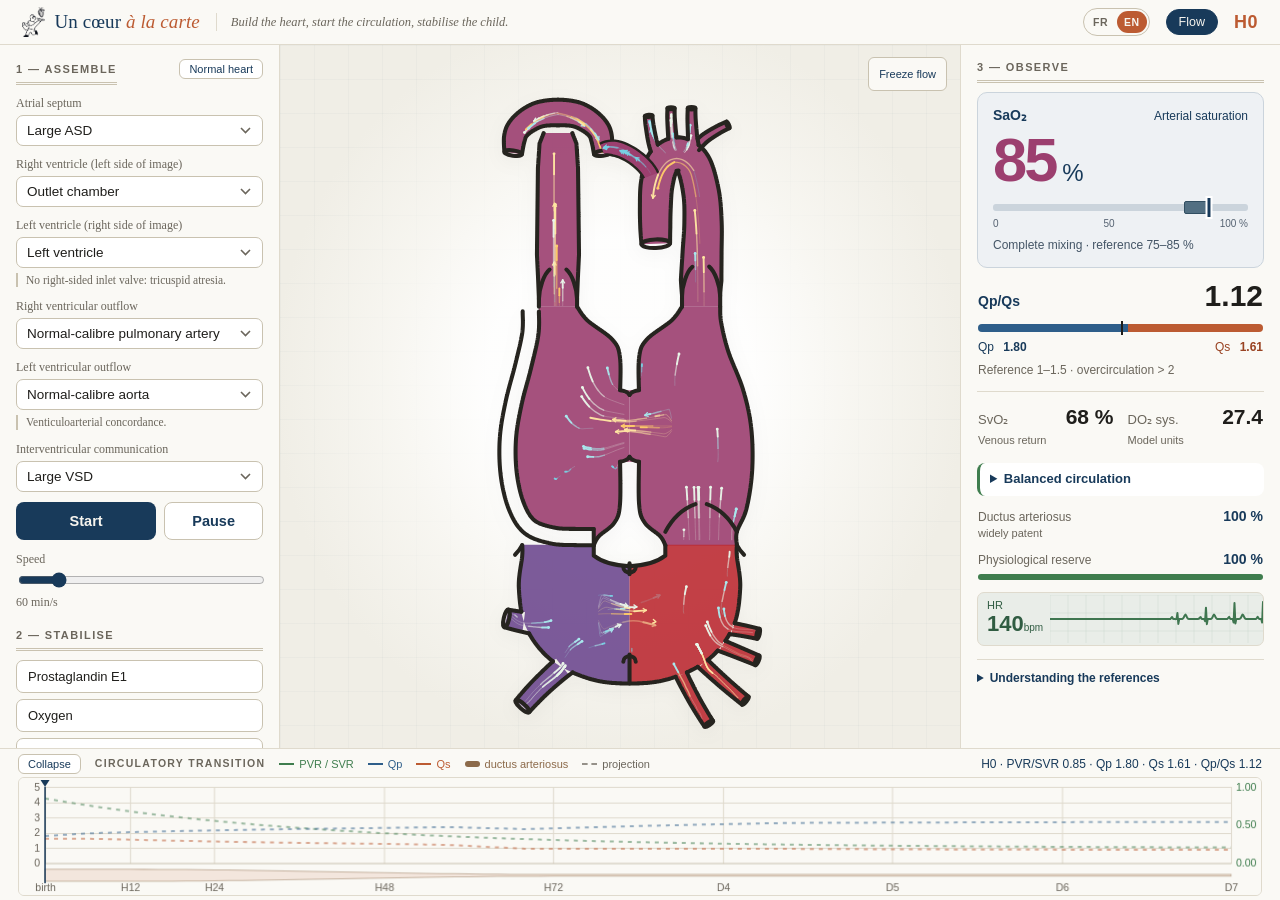
==== commit 85624962: "Rend les trajectoires de flux plus proches des vues IRM 4D" ====
--- a/en/index.html
+++ b/en/index.html
@@ -6,7 +6,7 @@
 <title>Un cœur à la carte — congenital heart physiology simulator</title>
 <link rel="alternate" hreflang="fr" href="../">
 <link rel="alternate" hreflang="en" href="./">
-<link rel="stylesheet" href="../css/vu.css?v=20261026-3">
+<link rel="stylesheet" href="../css/vu.css?v=20261026-4">
 </head>
 <body>
 
@@ -17,7 +17,7 @@
   </div>
   <p>Build the heart, start the circulation, stabilise the child.</p>
   <nav class="langue" aria-label="Language">
-    <a href="../index.html?v=20261026-3" hreflang="fr" lang="fr" title="Version française">FR</a>
+    <a href="../index.html?v=20261026-4" hreflang="fr" lang="fr" title="Version française">FR</a>
     <span aria-current="page">EN</span>
   </nav>
   <button id="btn-flux" class="pilule on" aria-pressed="true"
@@ -52,7 +52,7 @@
     <button id="btn-mouvement" class="outil-scene" aria-pressed="false">Freeze flow</button>
     <div class="scene-corps">
       <svg id="coeur" viewBox="-50 -30 1220 2830" preserveAspectRatio="xMidYMid meet"
-           role="img" aria-label="Assembled cardiac anatomy, with ductus arteriosus and flow direction"></svg>
+           role="img" aria-label="Assembled cardiac anatomy, with ductus arteriosus and paths colored by relative flow speed"></svg>
     </div>
   </section>
 
@@ -98,15 +98,15 @@
 </footer>
 
 <script>window.APP_LANG = 'en';</script>
-<script src="../js/i18n.js?v=20261026-3"></script>
-<script src="../js/cartes.js?v=20261026-3"></script>
-<script src="../js/anatomie.js?v=20261026-3"></script>
-<script src="../js/model.js?v=20261026-3"></script>
-<script src="../js/champ.js?v=20261026-3"></script>
-<script src="../js/vitals.js?v=20261026-3"></script>
-<script src="../js/render.js?v=20261026-3"></script>
-<script src="../js/transition.js?v=20261026-3"></script>
-<script src="../js/lecture.js?v=20261026-3"></script>
-<script src="../js/main.js?v=20261026-3"></script>
+<script src="../js/i18n.js?v=20261026-4"></script>
+<script src="../js/cartes.js?v=20261026-4"></script>
+<script src="../js/anatomie.js?v=20261026-4"></script>
+<script src="../js/model.js?v=20261026-4"></script>
+<script src="../js/champ.js?v=20261026-4"></script>
+<script src="../js/vitals.js?v=20261026-4"></script>
+<script src="../js/render.js?v=20261026-4"></script>
+<script src="../js/transition.js?v=20261026-4"></script>
+<script src="../js/lecture.js?v=20261026-4"></script>
+<script src="../js/main.js?v=20261026-4"></script>
 </body>
 </html>
--- a/css/vu.css
+++ b/css/vu.css
@@ -200,20 +200,27 @@
 #coeur #fill [data-comp]{transition:opacity .2s linear}
 #coeur #flux{pointer-events:none}
 #coeur #canal-conduit{pointer-events:none}
-#coeur #canal-conduit .flux-queue{stroke-width:4}
-#coeur #canal-conduit .flux-corps{stroke-width:6}
-#coeur #canal-conduit .flux-crete{stroke-width:9}
-#coeur #canal-conduit .flux-tete{stroke-width:7}
+#coeur #canal-conduit .flux-queue{stroke-width:3}
+#coeur #canal-conduit .flux-corps{stroke-width:5}
+#coeur #canal-conduit .flux-crete{stroke-width:7}
+#coeur #canal-conduit .flux-tete{stroke-width:5}
 #coeur .flux-zone,#coeur .flux-streamlet{pointer-events:none}
 #coeur .flux-route{visibility:hidden;stroke:none}
-/* Filets clairs, tête en chevron et queue effilée : une seule convention
-   visuelle pour les vaisseaux, les cavités et les futurs conduits. */
-#coeur .flux-streamlet path{fill:none;stroke:#fff9e9;stroke-linecap:round;stroke-linejoin:round}
-#coeur .flux-queue{stroke-width:5;opacity:.25}
-#coeur .flux-corps{stroke-width:8;opacity:.60}
-#coeur .flux-crete{stroke-width:11;opacity:.95}
-#coeur .flux-tete{stroke-width:8;opacity:1}
-#coeur .flux-zone[data-jet="1"] .flux-crete{stroke-width:8}
+/* Trajectoires temporelles inspirées des visualisations IRM 4D flux.
+   Cyan → or code la vitesse relative du modèle, sans unité clinique ;
+   la saturation reste portée uniquement par l'aplat anatomique. */
+#coeur .flux-streamlet [data-vitesse="0"]{--flux-encre:#78d2e4}
+#coeur .flux-streamlet [data-vitesse="1"]{--flux-encre:#a8e8ed}
+#coeur .flux-streamlet [data-vitesse="2"]{--flux-encre:#e9f6e9}
+#coeur .flux-streamlet [data-vitesse="3"]{--flux-encre:#ffe6a2}
+#coeur .flux-streamlet [data-vitesse="4"]{--flux-encre:#ffcb69}
+#coeur .flux-streamlet path{fill:none;stroke:var(--flux-encre,#f8f3df);stroke-linecap:round;stroke-linejoin:round}
+#coeur .flux-grain{fill:var(--flux-encre,#f8f3df)}
+#coeur .flux-queue{stroke-width:4;opacity:.24}
+#coeur .flux-corps{stroke-width:6;opacity:.58}
+#coeur .flux-crete{stroke-width:8;opacity:.96}
+#coeur .flux-tete{stroke-width:5.5;opacity:.95}
+#coeur .flux-zone[data-jet="1"] .flux-crete{stroke-width:7}
 #coeur .flux-zone[data-mode="cavite-borgne"],
 #coeur .flux-zone[data-mode="oreillette-borgne"]{opacity:.35}
 
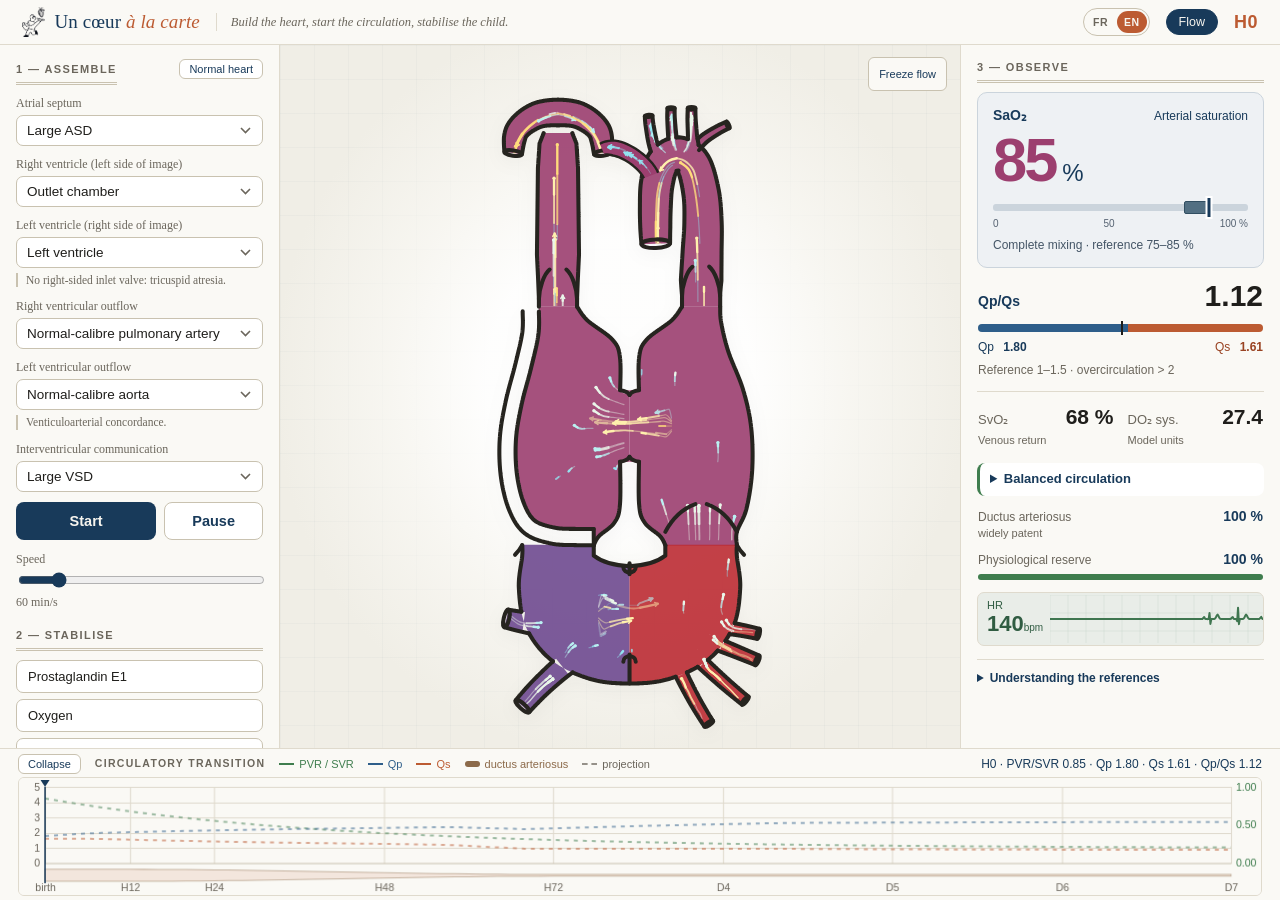
==== commit 39b6aceb: "Renforce la lisibilité des trajectoires en projection" ====
--- a/en/index.html
+++ b/en/index.html
@@ -6,7 +6,7 @@
 <title>Un cœur à la carte — congenital heart physiology simulator</title>
 <link rel="alternate" hreflang="fr" href="../">
 <link rel="alternate" hreflang="en" href="./">
-<link rel="stylesheet" href="../css/vu.css?v=20261026-4">
+<link rel="stylesheet" href="../css/vu.css?v=20261026-5">
 </head>
 <body>
 
@@ -17,7 +17,7 @@
   </div>
   <p>Build the heart, start the circulation, stabilise the child.</p>
   <nav class="langue" aria-label="Language">
-    <a href="../index.html?v=20261026-4" hreflang="fr" lang="fr" title="Version française">FR</a>
+    <a href="../index.html?v=20261026-5" hreflang="fr" lang="fr" title="Version française">FR</a>
     <span aria-current="page">EN</span>
   </nav>
   <button id="btn-flux" class="pilule on" aria-pressed="true"
@@ -98,15 +98,15 @@
 </footer>
 
 <script>window.APP_LANG = 'en';</script>
-<script src="../js/i18n.js?v=20261026-4"></script>
-<script src="../js/cartes.js?v=20261026-4"></script>
-<script src="../js/anatomie.js?v=20261026-4"></script>
-<script src="../js/model.js?v=20261026-4"></script>
-<script src="../js/champ.js?v=20261026-4"></script>
-<script src="../js/vitals.js?v=20261026-4"></script>
-<script src="../js/render.js?v=20261026-4"></script>
-<script src="../js/transition.js?v=20261026-4"></script>
-<script src="../js/lecture.js?v=20261026-4"></script>
-<script src="../js/main.js?v=20261026-4"></script>
+<script src="../js/i18n.js?v=20261026-5"></script>
+<script src="../js/cartes.js?v=20261026-5"></script>
+<script src="../js/anatomie.js?v=20261026-5"></script>
+<script src="../js/model.js?v=20261026-5"></script>
+<script src="../js/champ.js?v=20261026-5"></script>
+<script src="../js/vitals.js?v=20261026-5"></script>
+<script src="../js/render.js?v=20261026-5"></script>
+<script src="../js/transition.js?v=20261026-5"></script>
+<script src="../js/lecture.js?v=20261026-5"></script>
+<script src="../js/main.js?v=20261026-5"></script>
 </body>
 </html>
--- a/css/vu.css
+++ b/css/vu.css
@@ -200,27 +200,27 @@
 #coeur #fill [data-comp]{transition:opacity .2s linear}
 #coeur #flux{pointer-events:none}
 #coeur #canal-conduit{pointer-events:none}
-#coeur #canal-conduit .flux-queue{stroke-width:3}
-#coeur #canal-conduit .flux-corps{stroke-width:5}
-#coeur #canal-conduit .flux-crete{stroke-width:7}
-#coeur #canal-conduit .flux-tete{stroke-width:5}
+#coeur #canal-conduit .flux-queue{stroke-width:4}
+#coeur #canal-conduit .flux-corps{stroke-width:6}
+#coeur #canal-conduit .flux-crete{stroke-width:8}
+#coeur #canal-conduit .flux-tete{stroke-width:6}
 #coeur .flux-zone,#coeur .flux-streamlet{pointer-events:none}
 #coeur .flux-route{visibility:hidden;stroke:none}
 /* Trajectoires temporelles inspirées des visualisations IRM 4D flux.
    Cyan → or code la vitesse relative du modèle, sans unité clinique ;
    la saturation reste portée uniquement par l'aplat anatomique. */
-#coeur .flux-streamlet [data-vitesse="0"]{--flux-encre:#78d2e4}
-#coeur .flux-streamlet [data-vitesse="1"]{--flux-encre:#a8e8ed}
+#coeur .flux-streamlet [data-vitesse="0"]{--flux-encre:#92e3f0}
+#coeur .flux-streamlet [data-vitesse="1"]{--flux-encre:#b9f0f1}
 #coeur .flux-streamlet [data-vitesse="2"]{--flux-encre:#e9f6e9}
-#coeur .flux-streamlet [data-vitesse="3"]{--flux-encre:#ffe6a2}
-#coeur .flux-streamlet [data-vitesse="4"]{--flux-encre:#ffcb69}
+#coeur .flux-streamlet [data-vitesse="3"]{--flux-encre:#fff0ad}
+#coeur .flux-streamlet [data-vitesse="4"]{--flux-encre:#ffdb7b}
 #coeur .flux-streamlet path{fill:none;stroke:var(--flux-encre,#f8f3df);stroke-linecap:round;stroke-linejoin:round}
 #coeur .flux-grain{fill:var(--flux-encre,#f8f3df)}
-#coeur .flux-queue{stroke-width:4;opacity:.24}
-#coeur .flux-corps{stroke-width:6;opacity:.58}
-#coeur .flux-crete{stroke-width:8;opacity:.96}
-#coeur .flux-tete{stroke-width:5.5;opacity:.95}
-#coeur .flux-zone[data-jet="1"] .flux-crete{stroke-width:7}
+#coeur .flux-queue{stroke-width:5;opacity:.42}
+#coeur .flux-corps{stroke-width:8;opacity:.78}
+#coeur .flux-crete{stroke-width:10;opacity:1}
+#coeur .flux-tete{stroke-width:6.5;opacity:1}
+#coeur .flux-zone[data-jet="1"] .flux-crete{stroke-width:8}
 #coeur .flux-zone[data-mode="cavite-borgne"],
 #coeur .flux-zone[data-mode="oreillette-borgne"]{opacity:.35}
 
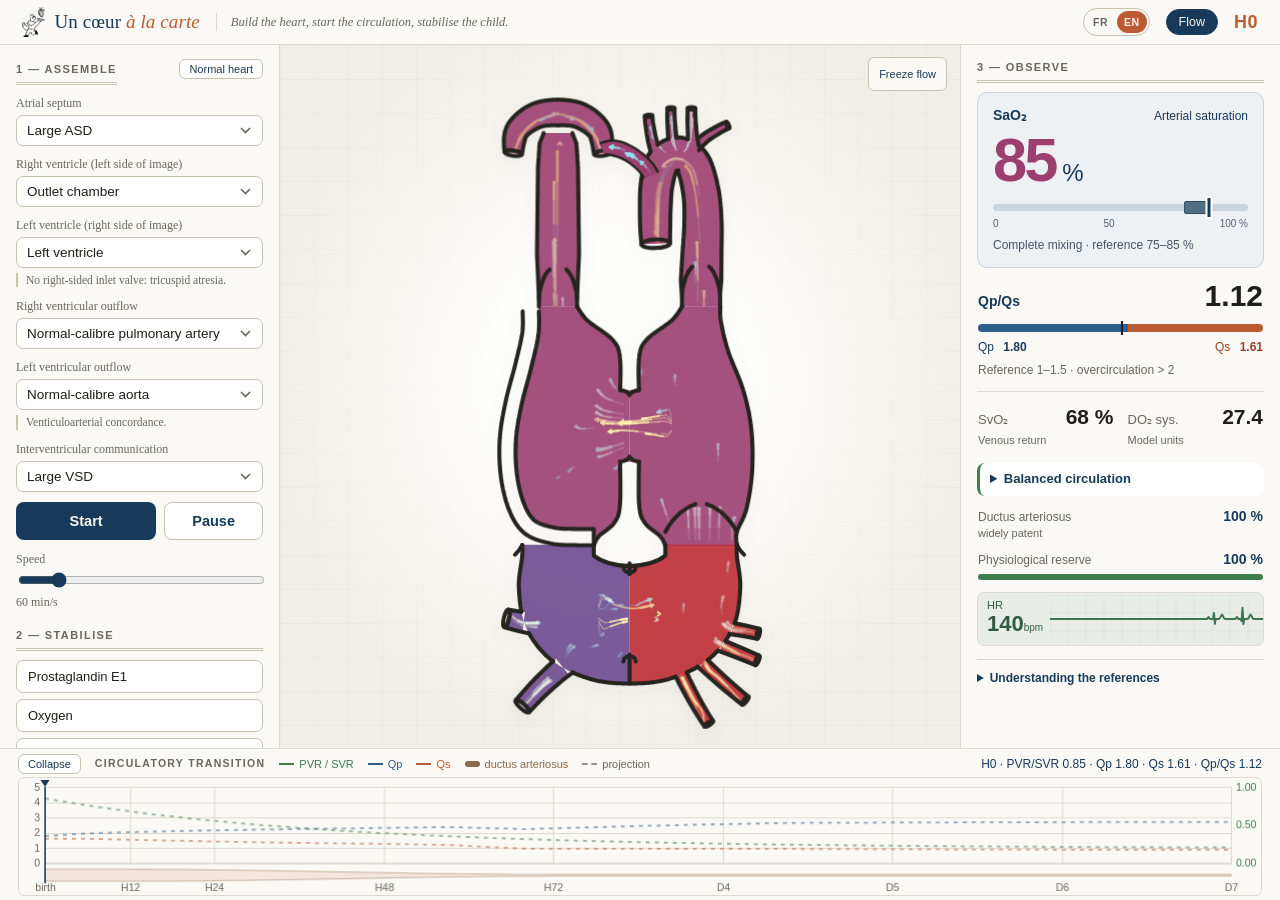
==== commit a2d5c368: "Relie les trajectoires de flux entre les cartes anatomiques" ====
--- a/en/index.html
+++ b/en/index.html
@@ -6,7 +6,7 @@
 <title>Un cœur à la carte — congenital heart physiology simulator</title>
 <link rel="alternate" hreflang="fr" href="../">
 <link rel="alternate" hreflang="en" href="./">
-<link rel="stylesheet" href="../css/vu.css?v=20261026-5">
+<link rel="stylesheet" href="../css/vu.css?v=20261026-6">
 </head>
 <body>
 
@@ -17,7 +17,7 @@
   </div>
   <p>Build the heart, start the circulation, stabilise the child.</p>
   <nav class="langue" aria-label="Language">
-    <a href="../index.html?v=20261026-5" hreflang="fr" lang="fr" title="Version française">FR</a>
+    <a href="../index.html?v=20261026-6" hreflang="fr" lang="fr" title="Version française">FR</a>
     <span aria-current="page">EN</span>
   </nav>
   <button id="btn-flux" class="pilule on" aria-pressed="true"
@@ -98,15 +98,16 @@
 </footer>
 
 <script>window.APP_LANG = 'en';</script>
-<script src="../js/i18n.js?v=20261026-5"></script>
-<script src="../js/cartes.js?v=20261026-5"></script>
-<script src="../js/anatomie.js?v=20261026-5"></script>
-<script src="../js/model.js?v=20261026-5"></script>
-<script src="../js/champ.js?v=20261026-5"></script>
-<script src="../js/vitals.js?v=20261026-5"></script>
-<script src="../js/render.js?v=20261026-5"></script>
-<script src="../js/transition.js?v=20261026-5"></script>
-<script src="../js/lecture.js?v=20261026-5"></script>
-<script src="../js/main.js?v=20261026-5"></script>
+<script src="../js/i18n.js?v=20261026-6"></script>
+<script src="../js/cartes.js?v=20261026-6"></script>
+<script src="../js/anatomie.js?v=20261026-6"></script>
+<script src="../js/model.js?v=20261026-6"></script>
+<script src="../js/champ.js?v=20261026-6"></script>
+<script src="../js/vitals.js?v=20261026-6"></script>
+<script src="../js/render.js?v=20261026-6"></script>
+<script src="../js/continu.js?v=20261026-6"></script>
+<script src="../js/transition.js?v=20261026-6"></script>
+<script src="../js/lecture.js?v=20261026-6"></script>
+<script src="../js/main.js?v=20261026-6"></script>
 </body>
 </html>
--- a/css/vu.css
+++ b/css/vu.css
@@ -205,6 +205,13 @@
 #coeur #canal-conduit .flux-crete{stroke-width:8}
 #coeur #canal-conduit .flux-tete{stroke-width:6}
 #coeur .flux-zone,#coeur .flux-streamlet{pointer-events:none}
+#coeur .flux-zone{opacity:.58}
+#coeur .flux-zone[data-flux="canal"],#coeur .flux-zone[data-flux="shunt"],
+#coeur .flux-zone[data-flux="fbv"],#coeur .flux-zone[data-flux="cia"]{opacity:1}
+#coeur #flux-continu{pointer-events:none}
+#coeur #flux-continu .flux-queue{stroke-width:6;opacity:.46}
+#coeur #flux-continu .flux-corps{stroke-width:9;opacity:.8}
+#coeur #flux-continu .flux-crete{stroke-width:11}
 #coeur .flux-route{visibility:hidden;stroke:none}
 /* Trajectoires temporelles inspirées des visualisations IRM 4D flux.
    Cyan → or code la vitesse relative du modèle, sans unité clinique ;
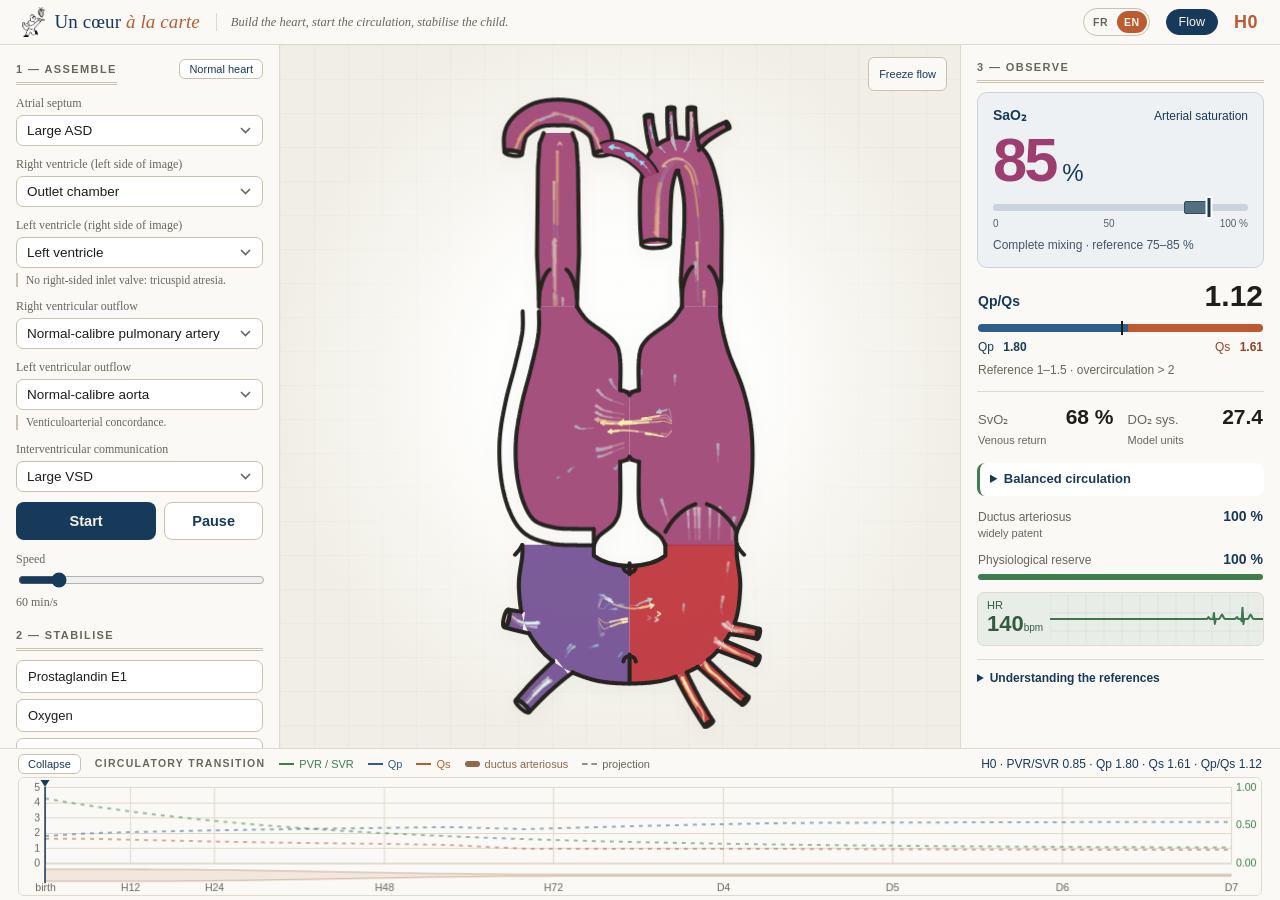
==== commit d8300306: "Raccorde les traceurs au plus près des communications" ====
--- a/en/index.html
+++ b/en/index.html
@@ -105,7 +105,7 @@
 <script src="../js/champ.js?v=20261026-6"></script>
 <script src="../js/vitals.js?v=20261026-6"></script>
 <script src="../js/render.js?v=20261026-6"></script>
-<script src="../js/continu.js?v=20261026-6"></script>
+<script src="../js/continu.js?v=20261027-1"></script>
 <script src="../js/transition.js?v=20261026-6"></script>
 <script src="../js/lecture.js?v=20261026-6"></script>
 <script src="../js/main.js?v=20261026-6"></script>
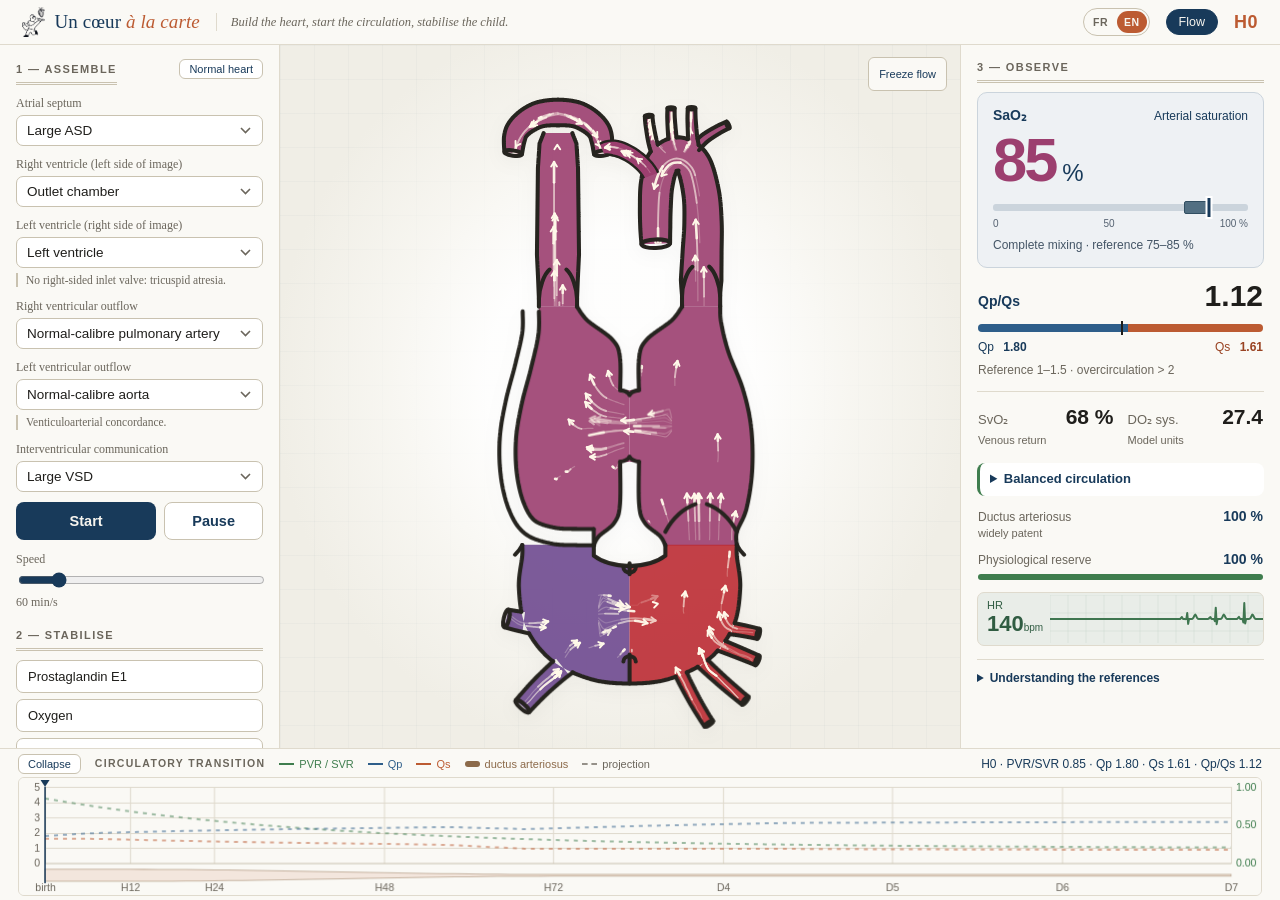
==== commit 1edd3be7: "Rétablit les flux publiés avec flèches blanches" ====
--- a/en/index.html
+++ b/en/index.html
@@ -6,7 +6,7 @@
 <title>Un cœur à la carte — congenital heart physiology simulator</title>
 <link rel="alternate" hreflang="fr" href="../">
 <link rel="alternate" hreflang="en" href="./">
-<link rel="stylesheet" href="../css/vu.css?v=20261026-6">
+<link rel="stylesheet" href="../css/vu.css?v=20261026-3">
 </head>
 <body>
 
@@ -17,7 +17,7 @@
   </div>
   <p>Build the heart, start the circulation, stabilise the child.</p>
   <nav class="langue" aria-label="Language">
-    <a href="../index.html?v=20261026-6" hreflang="fr" lang="fr" title="Version française">FR</a>
+    <a href="../index.html?v=20261026-3" hreflang="fr" lang="fr" title="Version française">FR</a>
     <span aria-current="page">EN</span>
   </nav>
   <button id="btn-flux" class="pilule on" aria-pressed="true"
@@ -52,7 +52,7 @@
     <button id="btn-mouvement" class="outil-scene" aria-pressed="false">Freeze flow</button>
     <div class="scene-corps">
       <svg id="coeur" viewBox="-50 -30 1220 2830" preserveAspectRatio="xMidYMid meet"
-           role="img" aria-label="Assembled cardiac anatomy, with ductus arteriosus and paths colored by relative flow speed"></svg>
+           role="img" aria-label="Assembled cardiac anatomy, with ductus arteriosus and flow direction"></svg>
     </div>
   </section>
 
@@ -98,16 +98,15 @@
 </footer>
 
 <script>window.APP_LANG = 'en';</script>
-<script src="../js/i18n.js?v=20261026-6"></script>
-<script src="../js/cartes.js?v=20261026-6"></script>
-<script src="../js/anatomie.js?v=20261026-6"></script>
-<script src="../js/model.js?v=20261026-6"></script>
-<script src="../js/champ.js?v=20261026-6"></script>
-<script src="../js/vitals.js?v=20261026-6"></script>
-<script src="../js/render.js?v=20261026-6"></script>
-<script src="../js/continu.js?v=20261027-1"></script>
-<script src="../js/transition.js?v=20261026-6"></script>
-<script src="../js/lecture.js?v=20261026-6"></script>
-<script src="../js/main.js?v=20261026-6"></script>
+<script src="../js/i18n.js?v=20261026-3"></script>
+<script src="../js/cartes.js?v=20261026-3"></script>
+<script src="../js/anatomie.js?v=20261026-3"></script>
+<script src="../js/model.js?v=20261026-3"></script>
+<script src="../js/champ.js?v=20261026-3"></script>
+<script src="../js/vitals.js?v=20261026-3"></script>
+<script src="../js/render.js?v=20261026-3"></script>
+<script src="../js/transition.js?v=20261026-3"></script>
+<script src="../js/lecture.js?v=20261026-3"></script>
+<script src="../js/main.js?v=20261026-3"></script>
 </body>
 </html>
--- a/css/vu.css
+++ b/css/vu.css
@@ -202,31 +202,17 @@
 #coeur #canal-conduit{pointer-events:none}
 #coeur #canal-conduit .flux-queue{stroke-width:4}
 #coeur #canal-conduit .flux-corps{stroke-width:6}
-#coeur #canal-conduit .flux-crete{stroke-width:8}
-#coeur #canal-conduit .flux-tete{stroke-width:6}
+#coeur #canal-conduit .flux-crete{stroke-width:9}
+#coeur #canal-conduit .flux-tete{stroke-width:7}
 #coeur .flux-zone,#coeur .flux-streamlet{pointer-events:none}
-#coeur .flux-zone{opacity:.58}
-#coeur .flux-zone[data-flux="canal"],#coeur .flux-zone[data-flux="shunt"],
-#coeur .flux-zone[data-flux="fbv"],#coeur .flux-zone[data-flux="cia"]{opacity:1}
-#coeur #flux-continu{pointer-events:none}
-#coeur #flux-continu .flux-queue{stroke-width:6;opacity:.46}
-#coeur #flux-continu .flux-corps{stroke-width:9;opacity:.8}
-#coeur #flux-continu .flux-crete{stroke-width:11}
 #coeur .flux-route{visibility:hidden;stroke:none}
-/* Trajectoires temporelles inspirées des visualisations IRM 4D flux.
-   Cyan → or code la vitesse relative du modèle, sans unité clinique ;
-   la saturation reste portée uniquement par l'aplat anatomique. */
-#coeur .flux-streamlet [data-vitesse="0"]{--flux-encre:#92e3f0}
-#coeur .flux-streamlet [data-vitesse="1"]{--flux-encre:#b9f0f1}
-#coeur .flux-streamlet [data-vitesse="2"]{--flux-encre:#e9f6e9}
-#coeur .flux-streamlet [data-vitesse="3"]{--flux-encre:#fff0ad}
-#coeur .flux-streamlet [data-vitesse="4"]{--flux-encre:#ffdb7b}
-#coeur .flux-streamlet path{fill:none;stroke:var(--flux-encre,#f8f3df);stroke-linecap:round;stroke-linejoin:round}
-#coeur .flux-grain{fill:var(--flux-encre,#f8f3df)}
-#coeur .flux-queue{stroke-width:5;opacity:.42}
-#coeur .flux-corps{stroke-width:8;opacity:.78}
-#coeur .flux-crete{stroke-width:10;opacity:1}
-#coeur .flux-tete{stroke-width:6.5;opacity:1}
+/* Filets clairs, tête en chevron et queue effilée : une seule convention
+   visuelle pour les vaisseaux, les cavités et les futurs conduits. */
+#coeur .flux-streamlet path{fill:none;stroke:#fff9e9;stroke-linecap:round;stroke-linejoin:round}
+#coeur .flux-queue{stroke-width:5;opacity:.25}
+#coeur .flux-corps{stroke-width:8;opacity:.60}
+#coeur .flux-crete{stroke-width:11;opacity:.95}
+#coeur .flux-tete{stroke-width:8;opacity:1}
 #coeur .flux-zone[data-jet="1"] .flux-crete{stroke-width:8}
 #coeur .flux-zone[data-mode="cavite-borgne"],
 #coeur .flux-zone[data-mode="oreillette-borgne"]{opacity:.35}
